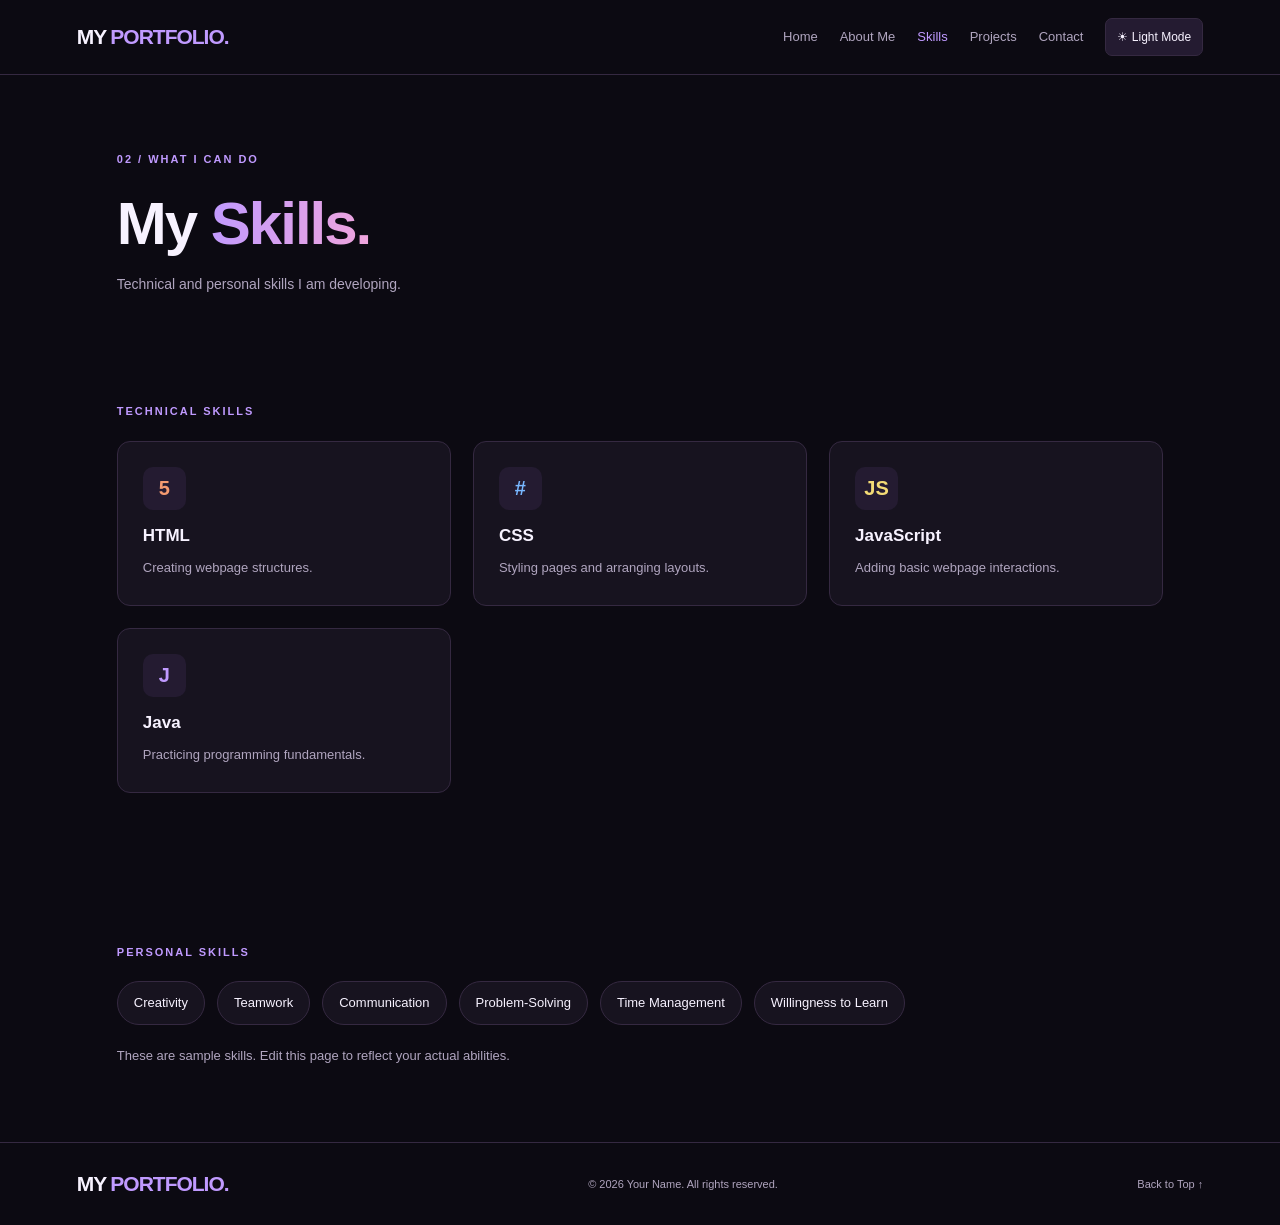
==== skills.html @ 2b7f7b60 "Add files via upload" ====
<!DOCTYPE html>
<html lang="en">
<head>
    <meta charset="UTF-8">
    <meta name="viewport" content="width=device-width, initial-scale=1.0">
    <title>Skills | My Portfolio</title>
    <link rel="stylesheet" href="style.css">
    <script src="script.js" defer></script>
</head>
<body>
<header class="navbar">
    <a class="logo" href="index.html">MY<span>PORTFOLIO.</span></a>
    <button class="menu-toggle" id="menuToggle" aria-label="Toggle menu">☰</button>
    <nav id="navMenu">
        <a href="index.html">Home</a>
        <a href="about.html">About Me</a>
        <a class="active" href="skills.html">Skills</a>
        <a href="projects.html">Projects</a>
        <a href="contact.html">Contact</a>
        <button id="themeToggle" class="theme-btn">☀ Light Mode</button>
    </nav>
</header>

<main class="page-main">
    <section class="page-heading">
        <p class="eyebrow">02 / WHAT I CAN DO</p>
        <h1>My <span>Skills.</span></h1>
        <p>Technical and personal skills I am developing.</p>
    </section>

    <section class="section">
        <p class="eyebrow">TECHNICAL SKILLS</p>
        <div class="skills-grid">
            <div class="info-card">
                <span class="skill-symbol html">5</span>
                <h3>HTML</h3>
                <p class="muted">Creating webpage structures.</p>
            </div>
            <div class="info-card">
                <span class="skill-symbol css">#</span>
                <h3>CSS</h3>
                <p class="muted">Styling pages and arranging layouts.</p>
            </div>
            <div class="info-card">
                <span class="skill-symbol js">JS</span>
                <h3>JavaScript</h3>
                <p class="muted">Adding basic webpage interactions.</p>
            </div>
            <div class="info-card">
                <span class="skill-symbol java">J</span>
                <h3>Java</h3>
                <p class="muted">Practicing programming fundamentals.</p>
            </div>
        </div>
    </section>

    <section class="section">
        <p class="eyebrow">PERSONAL SKILLS</p>
        <div class="personal-skills">
            <span>Creativity</span>
            <span>Teamwork</span>
            <span>Communication</span>
            <span>Problem-Solving</span>
            <span>Time Management</span>
            <span>Willingness to Learn</span>
        </div>
        <p class="muted skill-note">
            These are sample skills. Edit this page to reflect your actual abilities.
        </p>
    </section>
</main>

<footer>
    <a class="logo" href="index.html">MY<span>PORTFOLIO.</span></a>
    <p>© <span class="year"></span> Your Name. All rights reserved.</p>
    <a href="#" class="back-top">Back to Top ↑</a>
</footer>
</body>
</html>
---- style.css ----
:root {
    --bg: #0c0a12;
    --surface: #17131f;
    --surface2: #241b31;
    --text: #f7f2ff;
    --muted: #b0a5bf;
    --purple: #c09aff;
    --pink: #f0a5dc;
    --border: #352941;
}

body.light-mode {
    --bg: #f7f3fc;
    --surface: #ffffff;
    --surface2: #eee5fa;
    --text: #21152e;
    --muted: #6e607b;
    --purple: #8050bf;
    --pink: #bd5fa8;
    --border: #e0d5eb;
}

/* GENERAL */
* {
    margin: 0;
    padding: 0;
    box-sizing: border-box;
    scroll-behavior: smooth;
}

body {
    font-family: Arial, sans-serif;
    background: var(--bg);
    color: var(--text);
    line-height: 1.7;
    transition: background .3s, color .3s;
}

a {
    color: inherit;
    text-decoration: none;
}

button {
    font: inherit;
    cursor: pointer;
}

/* NAVIGATION BAR */
.navbar {
    position: sticky;
    top: 0;
    z-index: 10;
    background: var(--bg);
    border-bottom: 1px solid var(--border);
    padding: 18px 6%;
    display: flex;
    justify-content: space-between;
    align-items: center;
}

.logo {
    font-size: 21px;
    font-weight: bold;
    letter-spacing: -1px;
}

.logo span {
    color: var(--purple);
    margin-left: 4px;
}

nav {
    display: flex;
    align-items: center;
    gap: 22px;
}

nav a {
    font-size: 13px;
    color: var(--muted);
}

nav a:hover,
nav a.active {
    color: var(--purple);
}

.theme-btn,
.menu-toggle {
    background: var(--surface2);
    border: 1px solid var(--border);
    color: var(--text);
    padding: 8px 11px;
    border-radius: 7px;
    font-size: 12px;
}

.menu-toggle {
    display: none;
}

/* HERO SECTION */
.hero {
    max-width: 1200px;
    margin: auto;
    padding: 65px 6%;
    min-height: 620px;
    display: grid;
    grid-template-columns: 1.1fr .9fr;
    align-items: center;
    gap: 45px;
}

.eyebrow,
.section-label {
    color: var(--purple);
    font-size: 11px;
    font-weight: bold;
    letter-spacing: 2px;
    margin-bottom: 20px;
}

.hero h1,
.page-heading h1 {
    font-size: clamp(38px, 5vw, 65px);
    line-height: 1.15;
    letter-spacing: -2px;
    margin-bottom: 15px;
}

.hero h1 span,
.page-heading h1 span,
.intro-section h2 span {
    background: linear-gradient(100deg, var(--purple), var(--pink));
    -webkit-background-clip: text;
    background-clip: text;
    color: transparent;
}

.hero h2 {
    font-size: 19px;
    margin-bottom: 15px;
}

.description {
    max-width: 560px;
    color: var(--muted);
    font-size: 14px;
    margin-bottom: 17px;
}

/* BUTTONS */
.buttons {
    display: flex;
    flex-wrap: wrap;
    gap: 12px;
    margin-top: 25px;
}

.btn {
    display: inline-block;
    border: 1px solid var(--border);
    border-radius: 25px;
    padding: 12px 20px;
    font-size: 13px;
    font-weight: bold;
    transition: transform .25s, background .25s;
}

.btn:hover {
    transform: translateY(-3px);
}

.primary {
    background: linear-gradient(110deg, var(--purple), var(--pink));
    border-color: transparent;
    color: #20132a;
}

.secondary {
    color: var(--text);
    background: var(--surface);
}

.tech-line {
    margin-top: 28px;
    color: var(--muted);
    font-size: 10px;
    letter-spacing: 2px;
}

/* PROFILE PHOTO */
.hero-visual {
    position: relative;
    display: grid;
    place-items: center;
    min-height: 470px;
}

.glow {
    position: absolute;
    width: 340px;
    height: 340px;
    background: #9b62e530;
    border-radius: 50%;
    filter: blur(45px);
}

.profile-card {
    position: relative;
    width: min(100%, 370px);
    padding: 15px;
    background: var(--surface);
    border: 2px solid var(--purple);
    border-radius: 24px;
    box-shadow: 0 0 25px #9b62e555, 0 20px 60px #0005;
    animation: float 5s ease-in-out infinite;
    z-index: 1;
}

.profile-img {
    display: block;
    width: 100%;
    height: 390px;
    object-fit: cover;
    object-position: center top;
    border-radius: 16px;
    border: 1px solid var(--border);
    margin: 0 auto;
}

.small-label {
    color: var(--purple);
    font-size: 9px;
    letter-spacing: 2px;
}

.profile-card h2 {
    font-size: 20px;
    margin: 12px 0 5px;
}

.profile-card > p:not(.small-label) {
    font-size: 12px;
    color: var(--muted);
}

.profile-badge,
.floating-label {
    display: inline-block;
    padding: 8px 12px;
    background: var(--surface2);
    border: 1px solid var(--border);
    border-radius: 8px;
    font-size: 11px;
}

.profile-badge {
    margin-top: 14px;
}

.floating-label {
    position: absolute;
    right: -12px;
    top: 35px;
    z-index: 2;
}

@keyframes float {
    0%, 100% {
        transform: translateY(0);
    }
    50% {
        transform: translateY(-8px);
    }
}

/* GENERAL SECTIONS */
.section {
    max-width: 1200px;
    margin: auto;
    padding: 75px 6%;
}

.intro-section {
    border-top: 1px solid var(--border);
}

.intro-section h2 {
    font-size: clamp(34px, 4vw, 48px);
    line-height: 1.2;
    margin-bottom: 20px;
}

.text-link {
    display: inline-block;
    color: var(--purple);
    font-size: 13px;
    font-weight: bold;
    margin-top: 10px;
}

.section-heading {
    display: flex;
    justify-content: space-between;
    align-items: end;
    gap: 20px;
    margin-bottom: 30px;
}

.section-heading h2,
.contact-banner h2 {
    font-size: clamp(30px, 4vw, 43px);
    line-height: 1.2;
}

.section-heading h2 span {
    color: var(--purple);
}

.section-heading > a {
    margin-bottom: 5px;
}

/* FEATURED PROJECTS */
.project-grid {
    display: grid;
    grid-template-columns: repeat(2, minmax(0, 1fr));
    gap: 22px;
}

.project-card {
    display: block;
    min-width: 0;
    padding: 25px;
    color: white;
    border: 1px solid #ffffff25;
    border-radius: 16px;
    overflow: hidden;
    transition: transform .3s, box-shadow .3s;
}

.project-card:hover {
    transform: translateY(-7px);
    box-shadow: 0 12px 30px #0004;
}

.project-card h3 {
    color: white;
    font-size: 21px;
    margin: 10px 0;
}

.project-card p {
    color: #ffffffd0;
    font-size: 13px;
}

.project-icon {
    display: block;
    font-size: 38px;
    margin-bottom: 12px;
}

.preview-category {
    color: white;
    font-size: 9px;
    letter-spacing: 2px;
}

.project-action {
    display: inline-block;
    color: white;
    margin-top: 15px;
    font-size: 12px;
    font-weight: bold;
}

/* PROJECT CARD COLORS */
.home-preview {
    background: linear-gradient(135deg, #667eea, #764ba2);
}

.dishes-preview {
    background: linear-gradient(135deg, #f7971e, #d9485f);
}

.stories-preview {
    background: linear-gradient(135deg, #8e2de2, #4a00e0);
}

.teacher-preview {
    background: linear-gradient(135deg, #11998e, #176b87);
}

/* PROJECT FILTERS */
.filters {
    display: flex;
    flex-wrap: wrap;
    gap: 10px;
    margin-bottom: 28px;
}

.filter {
    background: var(--surface);
    color: var(--muted);
    border: 1px solid var(--border);
    padding: 9px 16px;
    border-radius: 25px;
    font-size: 12px;
}

.filter.active,
.filter:hover {
    background: var(--purple);
    color: #20132a;
}

.project-card.hidden,
.hidden {
    display: none;
}

/* PROJECTS PAGE */
.page-main {
    min-height: 70vh;
}

.page-heading {
    padding: 75px 6% 30px;
    max-width: 1200px;
    margin: auto;
}

.page-heading h1 {
    font-size: clamp(42px, 5vw, 60px);
}

.page-heading > p:last-child {
    color: var(--muted);
    font-size: 14px;
}

/* ABOUT ME */
.about-layout {
    display: grid;
    grid-template-columns: .7fr 1.3fr;
    gap: 45px;
    align-items: start;
}

.about-img {
    width: 100%;
    max-height: 380px;
    object-fit: cover;
    border-radius: 15px;
    border: 1px solid var(--border);
}

.about-layout h2 {
    font-size: 29px;
    line-height: 1.3;
    margin-bottom: 18px;
}

.more-info h3 {
    margin: 15px 0 8px;
}

.interest-list {
    color: var(--muted);
    padding-left: 20px;
    margin-bottom: 20px;
}

/* SKILLS */
.skills-grid {
    display: grid;
    grid-template-columns: repeat(3, minmax(0, 1fr));
    gap: 22px;
}

.info-card {
    min-width: 0;
    padding: 25px;
    background: var(--surface);
    border: 1px solid var(--border);
    border-radius: 13px;
    transition: transform .25s, border-color .25s;
}

.info-card:hover {
    transform: translateY(-5px);
    border-color: var(--purple);
}

.info-card h3 {
    font-size: 17px;
    margin: 12px 0 7px;
}

.muted {
    color: var(--muted);
    font-size: 13px;
}

.skill-symbol {
    display: inline-grid;
    place-items: center;
    width: 43px;
    height: 43px;
    background: var(--surface2);
    border-radius: 10px;
    font-size: 20px;
    font-weight: bold;
}

.html { color: #f39a70; }
.css { color: #78b7ff; }
.js { color: #f3db75; }
.java { color: var(--purple); }

.personal-skills {
    display: flex;
    flex-wrap: wrap;
    gap: 12px;
}

.personal-skills span {
    background: var(--surface);
    border: 1px solid var(--border);
    padding: 10px 16px;
    border-radius: 25px;
    font-size: 13px;
}

.skill-note {
    margin-top: 20px;
}

/* CONTACT */
.contact-layout {
    display: grid;
    grid-template-columns: repeat(2, minmax(0, 1fr));
    gap: 22px;
}

.plain-button {
    border: 0;
    background: transparent;
    padding: 0;
    cursor: pointer;
}

.contact-banner {
    padding: clamp(25px, 5vw, 55px);
    border: 1px solid var(--border);
    border-radius: 15px;
    background: linear-gradient(120deg, var(--surface), var(--surface2));
}

.contact-banner h2 {
    margin-bottom: 13px;
}

.contact-banner > p:not(.eyebrow) {
    color: var(--muted);
    margin-bottom: 22px;
    font-size: 14px;
}

/* SLIDESHOW */
.slideshow {
    margin-top: 35px;
}

.slideshow > img {
    display: block;
    width: 100%;
    max-width: 650px;
    height: 320px;
    object-fit: contain;
    background: var(--surface);
    border: 1px solid var(--border);
    border-radius: 12px;
    margin: 15px 0;
}

.slideshow-buttons {
    display: flex;
    gap: 12px;
}

/* FOOTER */
footer {
    display: flex;
    justify-content: space-between;
    align-items: center;
    gap: 15px;
    padding: 23px 6%;
    border-top: 1px solid var(--border);
}

footer p,
.back-top {
    font-size: 11px;
    color: var(--muted);
}

.back-top:hover {
    color: var(--purple);
}

/* TABLET */
@media (max-width: 850px) {
    .hero {
        grid-template-columns: 1fr;
        text-align: center;
        gap: 20px;
    }

    .description {
        margin-left: auto;
        margin-right: auto;
    }

    .buttons {
        justify-content: center;
    }

    .hero-visual {
        min-height: 440px;
    }

    .profile-card {
        width: min(100%, 350px);
    }

    .profile-img {
        height: 350px;
    }

    .project-grid,
    .skills-grid {
        grid-template-columns: repeat(2, minmax(0, 1fr));
    }

    .about-layout {
        grid-template-columns: 1fr;
    }

    .about-img {
        max-width: 300px;
    }

    nav {
        gap: 12px;
    }
}

/* MOBILE */
@media (max-width: 600px) {
    .navbar {
        flex-wrap: wrap;
        padding: 17px 5%;
    }

    .menu-toggle {
        display: block;
    }

    nav {
        display: none;
        flex-direction: column;
        align-items: stretch;
        width: 100%;
        padding-top: 15px;
    }

    nav.open {
        display: flex;
    }

    nav a {
        padding: 8px 0;
    }

    .theme-btn {
        align-self: flex-start;
    }

    .hero {
        padding: 45px 5%;
    }

    .hero h1 {
        letter-spacing: -1px;
    }

    .hero-visual {
        min-height: 380px;
    }

    .profile-card {
        width: min(100%, 300px);
    }

    .profile-img {
        height: 300px;
    }

    .floating-label {
        right: -5px;
        top: 20px;
    }

    .section {
        padding: 60px 5%;
    }

    .page-heading {
        padding: 55px 5% 15px;
    }

    .project-grid,
    .skills-grid,
    .contact-layout {
        grid-template-columns: 1fr;
    }

    .section-heading {
        align-items: flex-start;
    }

    .section-heading > a {
        font-size: 11px;
    }

    footer {
        padding: 22px 5%;
        flex-direction: column;
        align-items: flex-start;
    }
}

/* ACCESSIBILITY */
@media (prefers-reduced-motion: reduce) {
    *,
    *::before,
    *::after {
        scroll-behavior: auto;
        animation: none;
        transition: none;
    }
}
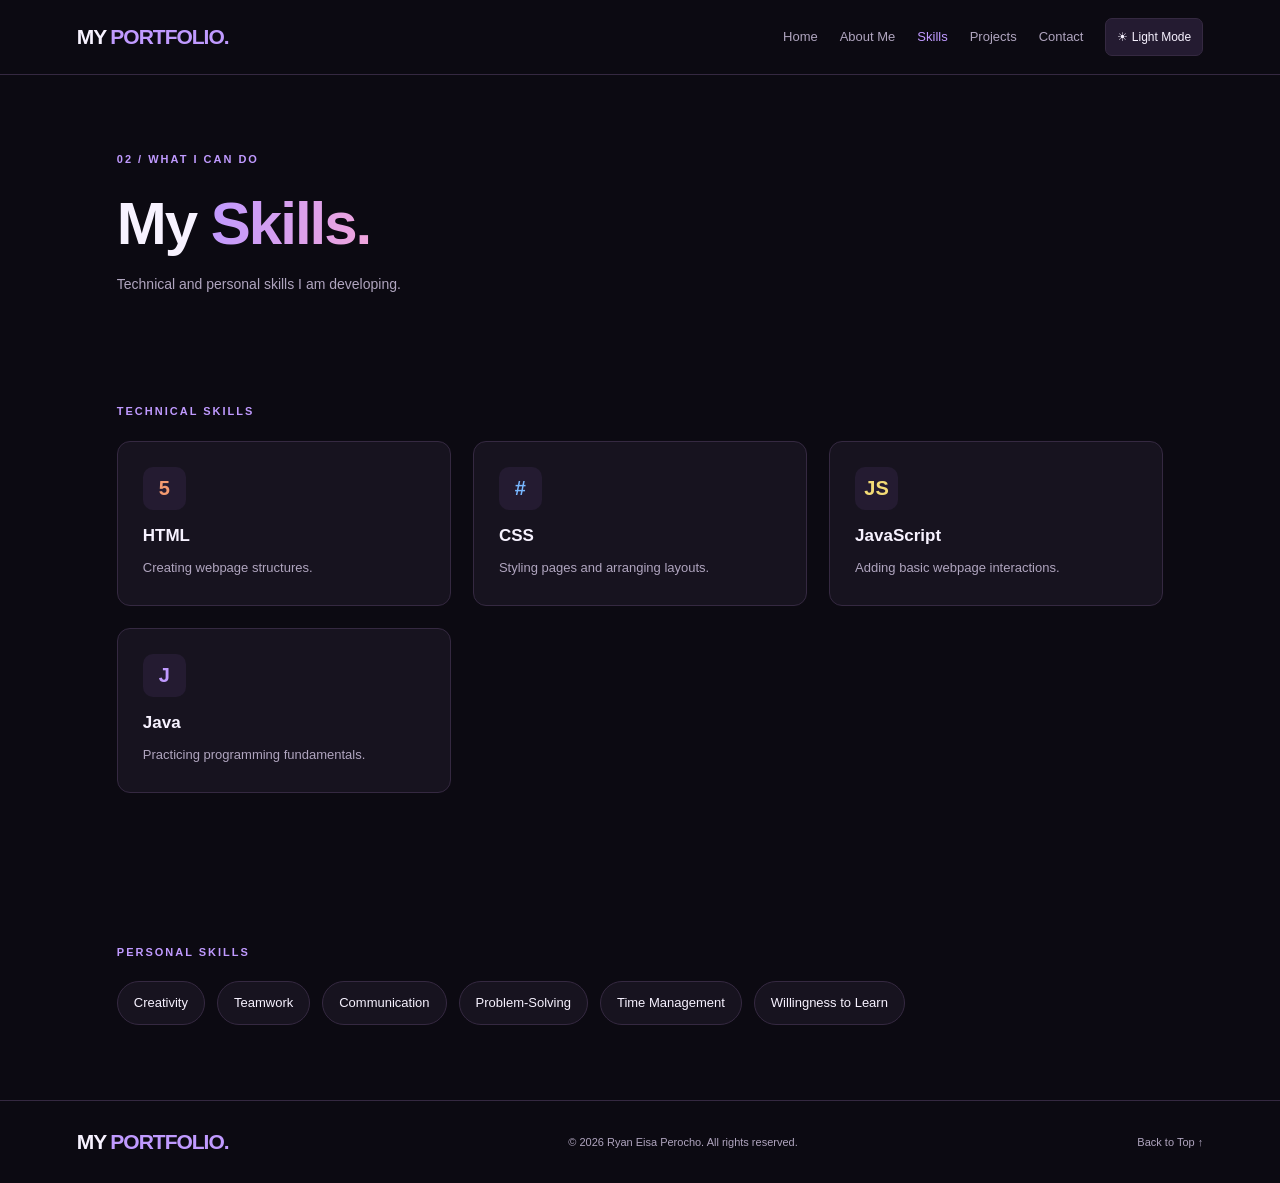
==== commit 7f6163b9: "Update skills.html" ====
--- a/skills.html
+++ b/skills.html
@@ -65,15 +65,13 @@
             <span>Time Management</span>
             <span>Willingness to Learn</span>
         </div>
-        <p class="muted skill-note">
-            These are sample skills. Edit this page to reflect your actual abilities.
-        </p>
+       
     </section>
 </main>
 
 <footer>
     <a class="logo" href="index.html">MY<span>PORTFOLIO.</span></a>
-    <p>© <span class="year"></span> Your Name. All rights reserved.</p>
+    <p>© <span class="year"></span> Ryan Eisa Perocho. All rights reserved.</p>
     <a href="#" class="back-top">Back to Top ↑</a>
 </footer>
 </body>
